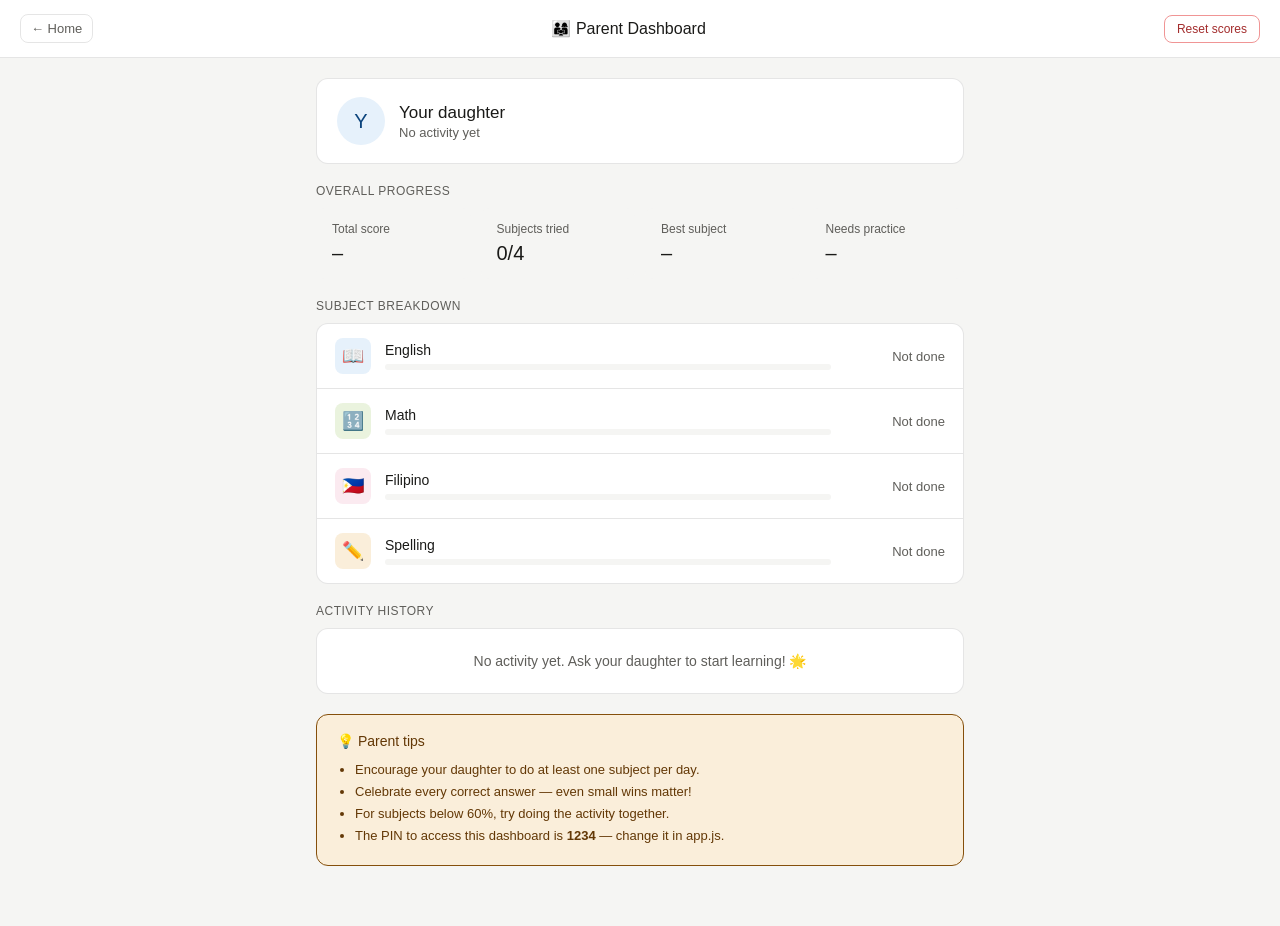
==== parent.html @ 3c4896cb "Add files via upload" ====
<!DOCTYPE html>
<html lang="en">
<head>
<meta charset="UTF-8">
<meta name="viewport" content="width=device-width, initial-scale=1.0">
<title>Parent Dashboard</title>
<link rel="stylesheet" href="style.css">
</head>
<body class="parent-page">

<header class="topbar">
  <a href="index.html" class="back-btn">← Home</a>
  <div class="topbar-title">👨‍👩‍👧 Parent Dashboard</div>
  <button class="reset-btn" onclick="confirmReset()">Reset scores</button>
</header>

<div class="page-wrap">

  <div class="student-banner">
    <div class="student-avatar" id="stu-avatar">?</div>
    <div>
      <div class="student-name" id="stu-name">Loading...</div>
      <div class="student-meta" id="stu-meta">Last activity: –</div>
    </div>
  </div>

  <div class="section-label">Overall progress</div>
  <div class="metrics-grid">
    <div class="metric-card">
      <div class="metric-label">Total score</div>
      <div class="metric-val" id="m-total">–</div>
    </div>
    <div class="metric-card">
      <div class="metric-label">Subjects tried</div>
      <div class="metric-val" id="m-subjects">–</div>
    </div>
    <div class="metric-card">
      <div class="metric-label">Best subject</div>
      <div class="metric-val" id="m-best">–</div>
    </div>
    <div class="metric-card">
      <div class="metric-label">Needs practice</div>
      <div class="metric-val" id="m-weak">–</div>
    </div>
  </div>

  <div class="section-label">Subject breakdown</div>
  <div class="subject-breakdown">
    <div class="sub-row" id="sr-eng">
      <div class="sub-icon blue-bg">📖</div>
      <div class="sub-info">
        <div class="sub-name">English</div>
        <div class="sub-bar-wrap"><div class="sub-bar blue-bar" id="bar-eng"></div></div>
      </div>
      <div class="sub-score" id="score-eng">–</div>
    </div>
    <div class="sub-row" id="sr-math">
      <div class="sub-icon green-bg">🔢</div>
      <div class="sub-info">
        <div class="sub-name">Math</div>
        <div class="sub-bar-wrap"><div class="sub-bar green-bar" id="bar-math"></div></div>
      </div>
      <div class="sub-score" id="score-math">–</div>
    </div>
    <div class="sub-row" id="sr-fil">
      <div class="sub-icon pink-bg">🇵🇭</div>
      <div class="sub-info">
        <div class="sub-name">Filipino</div>
        <div class="sub-bar-wrap"><div class="sub-bar pink-bar" id="bar-fil"></div></div>
      </div>
      <div class="sub-score" id="score-fil">–</div>
    </div>
    <div class="sub-row" id="sr-spell">
      <div class="sub-icon amber-bg">✏️</div>
      <div class="sub-info">
        <div class="sub-name">Spelling</div>
        <div class="sub-bar-wrap"><div class="sub-bar amber-bar" id="bar-spell"></div></div>
      </div>
      <div class="sub-score" id="score-spell">–</div>
    </div>
  </div>

  <div class="section-label">Activity history</div>
  <div class="history-list" id="history-list">
    <div class="empty-state">No activity yet. Ask your daughter to start learning! 🌟</div>
  </div>

  <div class="tips-card">
    <div class="tips-title">💡 Parent tips</div>
    <ul class="tips-list">
      <li>Encourage your daughter to do at least one subject per day.</li>
      <li>Celebrate every correct answer — even small wins matter!</li>
      <li>For subjects below 60%, try doing the activity together.</li>
      <li>The PIN to access this dashboard is <strong>1234</strong> — change it in app.js.</li>
    </ul>
  </div>
</div>

<script src="app.js"></script>
<script>
  var name = localStorage.getItem('studentName') || 'Your daughter';
  document.getElementById('stu-name').textContent = name;
  document.getElementById('stu-avatar').textContent = name.charAt(0).toUpperCase();

  var lastActivity = localStorage.getItem('lastActivity');
  document.getElementById('stu-meta').textContent = lastActivity
    ? 'Last activity: ' + lastActivity : 'No activity yet';

  var subjects = ['eng','math','fil','spell'];
  var subjectNames = {eng:'English', math:'Math', fil:'Filipino', spell:'Spelling'};
  var totalScore = 0, totalMax = 0, tried = 0;
  var bestSub = null, bestPct = -1, weakSub = null, weakPct = 101;

  subjects.forEach(function(s) {
    var data = JSON.parse(localStorage.getItem('score_' + s) || 'null');
    if (data) {
      tried++;
      var pct = Math.round((data.score / data.max) * 100);
      totalScore += data.score;
      totalMax += data.max;
      document.getElementById('score-' + s).textContent = data.score + '/' + data.max + ' (' + pct + '%)';
      document.getElementById('bar-' + s).style.width = pct + '%';
      if (pct > bestPct) { bestPct = pct; bestSub = subjectNames[s]; }
      if (pct < weakPct) { weakPct = pct; weakSub = subjectNames[s]; }
    } else {
      document.getElementById('score-' + s).textContent = 'Not done';
      document.getElementById('bar-' + s).style.width = '0%';
    }
  });

  document.getElementById('m-total').textContent = totalMax > 0
    ? totalScore + '/' + totalMax : '–';
  document.getElementById('m-subjects').textContent = tried + '/4';
  document.getElementById('m-best').textContent = bestSub || '–';
  document.getElementById('m-weak').textContent = (weakSub && tried > 0) ? weakSub : '–';

  var history = JSON.parse(localStorage.getItem('activityHistory') || '[]');
  if (history.length > 0) {
    var html = '';
    history.slice().reverse().forEach(function(h) {
      var pct = Math.round((h.score / h.max) * 100);
      var cls = pct >= 80 ? 'hist-good' : pct >= 50 ? 'hist-ok' : 'hist-low';
      html += '<div class="hist-row ' + cls + '">' +
        '<span class="hist-subject">' + h.subject + '</span>' +
        '<span class="hist-score">' + h.score + '/' + h.max + ' — ' + pct + '%</span>' +
        '<span class="hist-time">' + h.time + '</span></div>';
    });
    document.getElementById('history-list').innerHTML = html;
  }

  function confirmReset() {
    if (confirm('Reset all scores for ' + name + '? This cannot be undone.')) {
      subjects.forEach(function(s) { localStorage.removeItem('score_' + s); });
      localStorage.removeItem('activityHistory');
      localStorage.removeItem('lastActivity');
      alert('Scores reset!');
      window.location.reload();
    }
  }
</script>
</body>
</html>
---- style.css ----
*, *::before, *::after { box-sizing: border-box; margin: 0; padding: 0; }

:root {
  --blue: #185FA5; --blue-bg: #E6F1FB; --blue-text: #0C447C;
  --green: #3B6D11; --green-bg: #EAF3DE; --green-text: #27500A;
  --pink: #993556; --pink-bg: #FBEAF0; --pink-text: #72243E;
  --amber: #854F0B; --amber-bg: #FAEEDA; --amber-text: #633806;
  --good: #3B6D11; --bad: #A32D2D;
  --surface: #f5f5f3; --card: #ffffff; --border: rgba(0,0,0,0.1);
  --text: #1a1a18; --muted: #5f5e5a; --radius: 12px; --radius-sm: 8px;
}

body { font-family: -apple-system, BlinkMacSystemFont, 'Segoe UI', sans-serif; background: var(--surface); color: var(--text); min-height: 100vh; }

.topbar { display: flex; align-items: center; justify-content: space-between; padding: 14px 20px; background: var(--card); border-bottom: 0.5px solid var(--border); position: sticky; top: 0; z-index: 10; }
.topbar-title { font-size: 16px; font-weight: 500; }
.topbar-name { font-size: 13px; color: var(--muted); }
.back-btn { font-size: 13px; color: var(--muted); text-decoration: none; padding: 6px 10px; border: 0.5px solid var(--border); border-radius: var(--radius-sm); background: transparent; cursor: pointer; }
.back-btn:hover { background: var(--surface); }
.reset-btn { font-size: 12px; color: #A32D2D; border: 0.5px solid #F09595; border-radius: var(--radius-sm); padding: 6px 12px; background: transparent; cursor: pointer; }

.page-wrap { max-width: 680px; margin: 0 auto; padding: 20px 16px 60px; }

/* LOGIN */
.login-page { display: flex; align-items: center; justify-content: center; min-height: 100vh; }
.login-wrap { text-align: center; padding: 40px 20px; max-width: 420px; width: 100%; }
.login-logo { font-size: 56px; margin-bottom: 12px; }
.login-wrap h1 { font-size: 22px; font-weight: 500; margin-bottom: 6px; }
.login-sub { font-size: 14px; color: var(--muted); margin-bottom: 36px; }
.login-cards { display: grid; grid-template-columns: 1fr 1fr; gap: 14px; margin-bottom: 20px; }
.login-card { background: var(--card); border: 0.5px solid var(--border); border-radius: var(--radius); padding: 28px 20px; cursor: pointer; transition: border-color .15s, transform .1s; }
.login-card:hover { border-color: rgba(0,0,0,0.25); transform: translateY(-1px); }
.login-card-icon { font-size: 36px; margin-bottom: 10px; }
.login-card-label { font-size: 15px; font-weight: 500; margin-bottom: 4px; }
.login-card-sub { font-size: 13px; color: var(--muted); }

/* PIN */
.pin-modal { position: fixed; inset: 0; background: rgba(0,0,0,0.45); display: flex; align-items: center; justify-content: center; z-index: 100; }
.pin-modal.hidden { display: none; }
.pin-box { background: var(--card); border-radius: var(--radius); padding: 28px 24px; width: 300px; text-align: center; }
.pin-title { font-size: 16px; font-weight: 500; margin-bottom: 20px; }
.pin-dots { display: flex; justify-content: center; gap: 14px; margin-bottom: 24px; }
.pin-dot { width: 16px; height: 16px; border-radius: 50%; border: 2px solid var(--border); background: transparent; transition: background .1s; }
.pin-dot.filled { background: var(--text); border-color: var(--text); }
.pin-pad { display: grid; grid-template-columns: repeat(3,1fr); gap: 8px; margin-bottom: 16px; }
.pin-pad button { padding: 14px; font-size: 18px; font-weight: 500; border: 0.5px solid var(--border); border-radius: var(--radius-sm); background: var(--surface); cursor: pointer; }
.pin-pad button:hover { background: #e8e8e6; }
.pin-clear { font-size: 16px !important; color: var(--muted); }
.pin-error { font-size: 13px; color: #A32D2D; margin-bottom: 12px; }
.pin-error.hidden { display: none; }
.pin-cancel { font-size: 13px; color: var(--muted); border: none; background: none; cursor: pointer; text-decoration: underline; }

/* SUBJECT TABS */
.subject-tabs { display: flex; gap: 6px; flex-wrap: wrap; margin-bottom: 16px; }
.stab { padding: 8px 16px; border: 0.5px solid var(--border); border-radius: 20px; background: var(--card); color: var(--muted); cursor: pointer; font-size: 13px; font-weight: 500; }
.stab.active, .stab:hover { background: var(--text); color: white; border-color: var(--text); }

/* SCORE BANNER */
.score-banner { display: flex; gap: 6px; flex-wrap: wrap; margin-bottom: 20px; }
.score-pill { font-size: 12px; padding: 5px 12px; border: 0.5px solid var(--border); border-radius: 20px; background: var(--card); color: var(--muted); }
.score-pill.pill-done { background: var(--green-bg); border-color: var(--green); color: var(--green-text); }

/* CARDS */
.act-card { background: var(--card); border: 0.5px solid var(--border); border-radius: var(--radius); padding: 20px; margin-bottom: 16px; }
.act-header { font-size: 15px; font-weight: 500; margin-bottom: 14px; }
.act-instruction { font-size: 13px; color: var(--muted); margin-bottom: 14px; line-height: 1.6; }
.story-box { background: var(--surface); border-radius: var(--radius-sm); padding: 14px 16px; font-size: 14px; line-height: 1.8; margin-bottom: 18px; }

/* QUESTIONS */
.q-block { margin-bottom: 16px; }
.q-text { font-size: 14px; font-weight: 500; margin-bottom: 10px; line-height: 1.5; }
.opts { display: flex; flex-direction: column; gap: 7px; }
.opt { padding: 10px 14px; border: 0.5px solid var(--border); border-radius: var(--radius-sm); cursor: pointer; font-size: 14px; background: var(--surface); transition: border-color .1s; }
.opt:hover { border-color: rgba(0,0,0,0.25); }
.opt.correct { background: var(--green-bg); border-color: var(--green); color: var(--green-text); }
.opt.wrong { background: #FCEBEB; border-color: #A32D2D; color: #791F1F; }

/* FILL IN THE BLANK */
.word-bank { display: flex; gap: 8px; flex-wrap: wrap; margin-bottom: 16px; }
.word-chip { padding: 7px 16px; border: 1.5px dashed var(--border); border-radius: var(--radius-sm); cursor: pointer; font-size: 14px; font-weight: 500; background: var(--surface); }
.word-chip.selected { border-color: var(--blue); background: var(--blue-bg); color: var(--blue-text); }
.word-chip.used { opacity: 0.35; cursor: default; }
.fill-sentences { font-size: 14px; line-height: 2.8; }
.fill-slot { display: inline-block; min-width: 70px; border-bottom: 2px solid var(--muted); padding: 2px 8px; text-align: center; font-weight: 500; cursor: pointer; margin: 0 3px; color: var(--text); }
.fill-slot.filled { border-color: var(--blue); color: var(--blue); }

/* INPUTS */
.num-input, .text-input { border: 0.5px solid var(--border); border-radius: var(--radius-sm); padding: 8px 12px; font-size: 15px; background: var(--surface); color: var(--text); width: 100%; max-width: 280px; margin-top: 6px; outline: none; }
.num-input { max-width: 100px; }
.num-input:focus, .text-input:focus { border-color: rgba(0,0,0,0.3); }
.correct-inp { border-color: var(--green) !important; background: var(--green-bg) !important; }
.wrong-inp { border-color: #A32D2D !important; background: #FCEBEB !important; }
.upper { text-transform: uppercase; }
.scramble-letters { font-size: 22px; font-weight: 500; letter-spacing: 8px; margin-bottom: 10px; color: var(--blue); }

/* ANIMALS */
.animal-grid { display: flex; gap: 10px; flex-wrap: wrap; margin-bottom: 12px; }
.animal-btn { font-size: 28px; padding: 10px 14px; border: 0.5px solid var(--border); border-radius: var(--radius-sm); cursor: pointer; background: var(--surface); }
.animal-btn.selected { background: var(--blue-bg); border-color: var(--blue); }
.count-display { font-size: 15px; color: var(--muted); }

/* SUBMIT & FEEDBACK */
.submit-btn { margin-top: 14px; padding: 10px 24px; border: 0.5px solid var(--border); border-radius: var(--radius-sm); background: var(--text); color: white; font-size: 14px; font-weight: 500; cursor: pointer; }
.submit-btn:hover { opacity: 0.85; }
.feedback-box { margin-top: 12px; font-size: 14px; font-weight: 500; display: none; padding: 10px 14px; border-radius: var(--radius-sm); }
.feedback-box.show { display: block; }
.feedback-box.fb-good { background: var(--green-bg); color: var(--green-text); }
.feedback-box.fb-low { background: #FAEEDA; color: var(--amber-text); }

/* TAGS */
.tag { display: inline-block; padding: 3px 10px; border-radius: 10px; font-size: 11px; font-weight: 500; margin-right: 6px; }
.blue { background: var(--blue-bg); color: var(--blue-text); }
.green { background: var(--green-bg); color: var(--green-text); }
.pink { background: var(--pink-bg); color: var(--pink-text); }
.amber { background: var(--amber-bg); color: var(--amber-text); }

/* PARENT DASHBOARD */
.student-banner { display: flex; align-items: center; gap: 14px; background: var(--card); border: 0.5px solid var(--border); border-radius: var(--radius); padding: 18px 20px; margin-bottom: 20px; }
.student-avatar { width: 48px; height: 48px; border-radius: 50%; background: var(--blue-bg); color: var(--blue-text); display: flex; align-items: center; justify-content: center; font-size: 20px; font-weight: 500; flex-shrink: 0; }
.student-name { font-size: 17px; font-weight: 500; }
.student-meta { font-size: 13px; color: var(--muted); margin-top: 2px; }
.section-label { font-size: 12px; font-weight: 500; color: var(--muted); text-transform: uppercase; letter-spacing: 0.5px; margin-bottom: 10px; margin-top: 20px; }
.metrics-grid { display: grid; grid-template-columns: repeat(auto-fit, minmax(130px, 1fr)); gap: 10px; margin-bottom: 8px; }
.metric-card { background: var(--surface); border-radius: var(--radius-sm); padding: 14px 16px; }
.metric-label { font-size: 12px; color: var(--muted); margin-bottom: 6px; }
.metric-val { font-size: 20px; font-weight: 500; }
.subject-breakdown { background: var(--card); border: 0.5px solid var(--border); border-radius: var(--radius); overflow: hidden; margin-bottom: 8px; }
.sub-row { display: flex; align-items: center; gap: 14px; padding: 14px 18px; border-bottom: 0.5px solid var(--border); }
.sub-row:last-child { border-bottom: none; }
.sub-icon { width: 36px; height: 36px; border-radius: var(--radius-sm); display: flex; align-items: center; justify-content: center; font-size: 18px; flex-shrink: 0; }
.blue-bg { background: var(--blue-bg); }
.green-bg { background: var(--green-bg); }
.pink-bg { background: var(--pink-bg); }
.amber-bg { background: var(--amber-bg); }
.sub-info { flex: 1; }
.sub-name { font-size: 14px; font-weight: 500; margin-bottom: 6px; }
.sub-bar-wrap { height: 6px; background: var(--surface); border-radius: 3px; overflow: hidden; }
.sub-bar { height: 100%; border-radius: 3px; width: 0%; transition: width .6s ease; }
.blue-bar { background: var(--blue); }
.green-bar { background: var(--green); }
.pink-bar { background: var(--pink); }
.amber-bar { background: var(--amber); }
.sub-score { font-size: 13px; color: var(--muted); white-space: nowrap; min-width: 100px; text-align: right; }
.history-list { background: var(--card); border: 0.5px solid var(--border); border-radius: var(--radius); overflow: hidden; margin-bottom: 8px; }
.hist-row { display: flex; align-items: center; justify-content: space-between; padding: 12px 18px; border-bottom: 0.5px solid var(--border); font-size: 13px; gap: 10px; }
.hist-row:last-child { border-bottom: none; }
.hist-subject { font-weight: 500; min-width: 70px; }
.hist-score { flex: 1; color: var(--muted); }
.hist-time { font-size: 12px; color: var(--muted); }
.hist-good { border-left: 3px solid var(--green); }
.hist-ok { border-left: 3px solid var(--amber); }
.hist-low { border-left: 3px solid #A32D2D; }
.empty-state { padding: 24px; text-align: center; color: var(--muted); font-size: 14px; }
.tips-card { background: var(--amber-bg); border: 0.5px solid var(--amber); border-radius: var(--radius); padding: 18px 20px; margin-top: 20px; }
.tips-title { font-size: 14px; font-weight: 500; color: var(--amber-text); margin-bottom: 10px; }
.tips-list { padding-left: 18px; }
.tips-list li { font-size: 13px; color: var(--amber-text); line-height: 1.7; }

.hidden { display: none !important; }

@media (max-width: 480px) {
  .login-cards { grid-template-columns: 1fr; }
  .metrics-grid { grid-template-columns: 1fr 1fr; }
  .sub-score { min-width: 70px; font-size: 12px; }
}
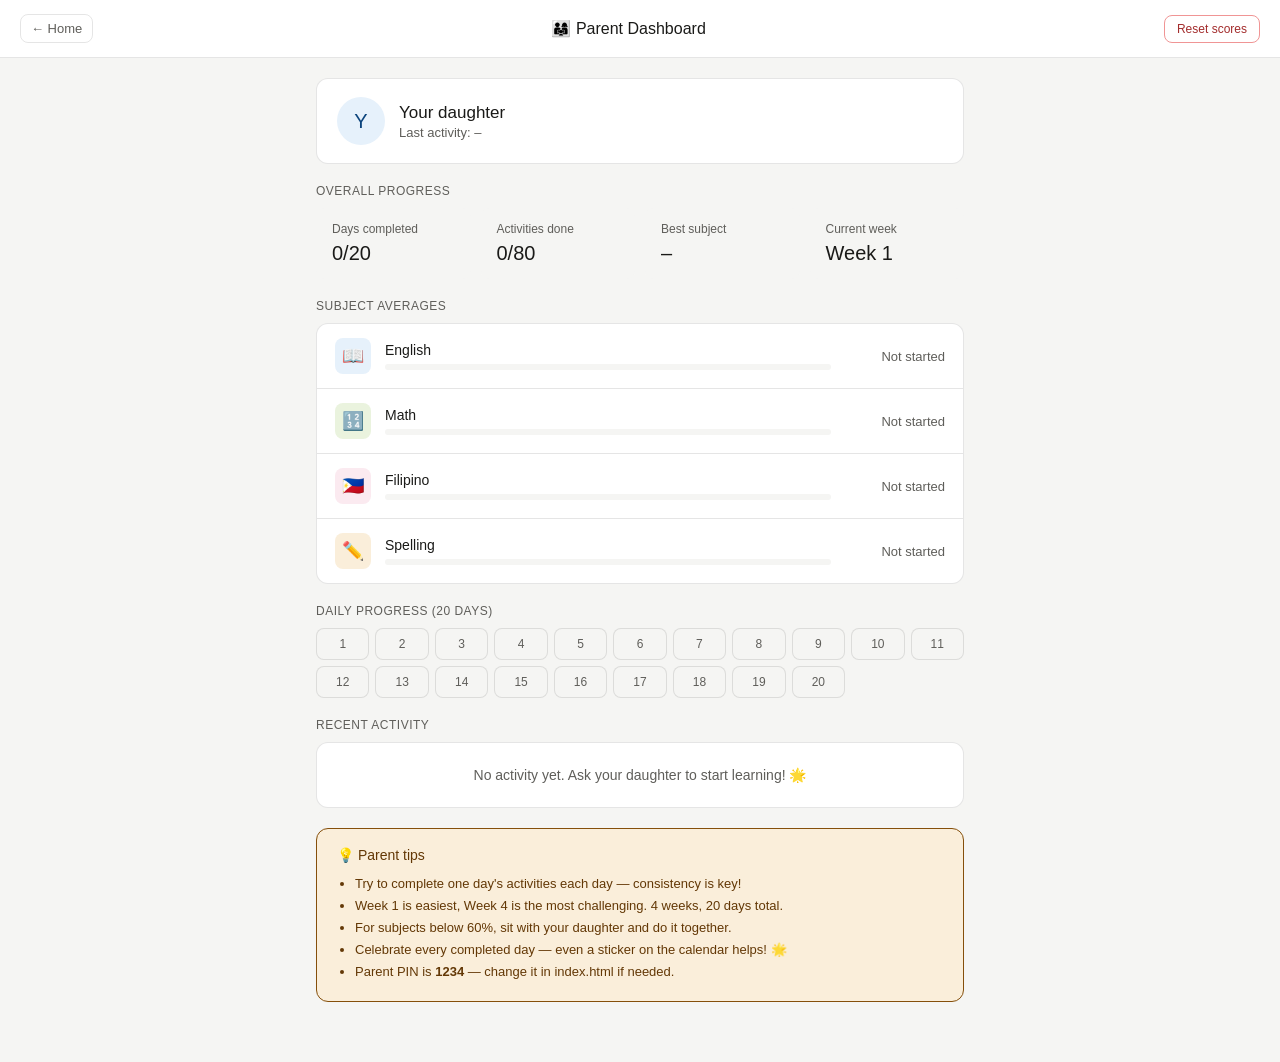
==== commit 410f6702: "Add files via upload" ====
--- a/parent.html
+++ b/parent.html
@@ -7,15 +7,12 @@
 <link rel="stylesheet" href="style.css">
 </head>
 <body class="parent-page">
-
 <header class="topbar">
   <a href="index.html" class="back-btn">← Home</a>
   <div class="topbar-title">👨‍👩‍👧 Parent Dashboard</div>
   <button class="reset-btn" onclick="confirmReset()">Reset scores</button>
 </header>
-
 <div class="page-wrap">
-
   <div class="student-banner">
     <div class="student-avatar" id="stu-avatar">?</div>
     <div>
@@ -26,61 +23,40 @@
 
   <div class="section-label">Overall progress</div>
   <div class="metrics-grid">
-    <div class="metric-card">
-      <div class="metric-label">Total score</div>
-      <div class="metric-val" id="m-total">–</div>
+    <div class="metric-card"><div class="metric-label">Days completed</div><div class="metric-val" id="m-days">–</div></div>
+    <div class="metric-card"><div class="metric-label">Activities done</div><div class="metric-val" id="m-acts">–</div></div>
+    <div class="metric-card"><div class="metric-label">Best subject</div><div class="metric-val" id="m-best">–</div></div>
+    <div class="metric-card"><div class="metric-label">Current week</div><div class="metric-val" id="m-week">–</div></div>
+  </div>
+
+  <div class="section-label">Subject averages</div>
+  <div class="subject-breakdown">
+    <div class="sub-row">
+      <div class="sub-icon blue-bg">📖</div>
+      <div class="sub-info"><div class="sub-name">English</div><div class="sub-bar-wrap"><div class="sub-bar blue-bar" id="bar-english"></div></div></div>
+      <div class="sub-score" id="score-english">–</div>
     </div>
-    <div class="metric-card">
-      <div class="metric-label">Subjects tried</div>
-      <div class="metric-val" id="m-subjects">–</div>
+    <div class="sub-row">
+      <div class="sub-icon green-bg">🔢</div>
+      <div class="sub-info"><div class="sub-name">Math</div><div class="sub-bar-wrap"><div class="sub-bar green-bar" id="bar-math"></div></div></div>
+      <div class="sub-score" id="score-math">–</div>
     </div>
-    <div class="metric-card">
-      <div class="metric-label">Best subject</div>
-      <div class="metric-val" id="m-best">–</div>
+    <div class="sub-row">
+      <div class="sub-icon pink-bg">🇵🇭</div>
+      <div class="sub-info"><div class="sub-name">Filipino</div><div class="sub-bar-wrap"><div class="sub-bar pink-bar" id="bar-filipino"></div></div></div>
+      <div class="sub-score" id="score-filipino">–</div>
     </div>
-    <div class="metric-card">
-      <div class="metric-label">Needs practice</div>
-      <div class="metric-val" id="m-weak">–</div>
+    <div class="sub-row">
+      <div class="sub-icon amber-bg">✏️</div>
+      <div class="sub-info"><div class="sub-name">Spelling</div><div class="sub-bar-wrap"><div class="sub-bar amber-bar" id="bar-spelling"></div></div></div>
+      <div class="sub-score" id="score-spelling">–</div>
     </div>
   </div>
 
-  <div class="section-label">Subject breakdown</div>
-  <div class="subject-breakdown">
-    <div class="sub-row" id="sr-eng">
-      <div class="sub-icon blue-bg">📖</div>
-      <div class="sub-info">
-        <div class="sub-name">English</div>
-        <div class="sub-bar-wrap"><div class="sub-bar blue-bar" id="bar-eng"></div></div>
-      </div>
-      <div class="sub-score" id="score-eng">–</div>
-    </div>
-    <div class="sub-row" id="sr-math">
-      <div class="sub-icon green-bg">🔢</div>
-      <div class="sub-info">
-        <div class="sub-name">Math</div>
-        <div class="sub-bar-wrap"><div class="sub-bar green-bar" id="bar-math"></div></div>
-      </div>
-      <div class="sub-score" id="score-math">–</div>
-    </div>
-    <div class="sub-row" id="sr-fil">
-      <div class="sub-icon pink-bg">🇵🇭</div>
-      <div class="sub-info">
-        <div class="sub-name">Filipino</div>
-        <div class="sub-bar-wrap"><div class="sub-bar pink-bar" id="bar-fil"></div></div>
-      </div>
-      <div class="sub-score" id="score-fil">–</div>
-    </div>
-    <div class="sub-row" id="sr-spell">
-      <div class="sub-icon amber-bg">✏️</div>
-      <div class="sub-info">
-        <div class="sub-name">Spelling</div>
-        <div class="sub-bar-wrap"><div class="sub-bar amber-bar" id="bar-spell"></div></div>
-      </div>
-      <div class="sub-score" id="score-spell">–</div>
-    </div>
-  </div>
+  <div class="section-label">Daily progress (20 days)</div>
+  <div class="day-progress-grid" id="day-progress-grid"></div>
 
-  <div class="section-label">Activity history</div>
+  <div class="section-label">Recent activity</div>
   <div class="history-list" id="history-list">
     <div class="empty-state">No activity yet. Ask your daughter to start learning! 🌟</div>
   </div>
@@ -88,75 +64,95 @@
   <div class="tips-card">
     <div class="tips-title">💡 Parent tips</div>
     <ul class="tips-list">
-      <li>Encourage your daughter to do at least one subject per day.</li>
-      <li>Celebrate every correct answer — even small wins matter!</li>
-      <li>For subjects below 60%, try doing the activity together.</li>
-      <li>The PIN to access this dashboard is <strong>1234</strong> — change it in app.js.</li>
+      <li>Try to complete one day's activities each day — consistency is key!</li>
+      <li>Week 1 is easiest, Week 4 is the most challenging. 4 weeks, 20 days total.</li>
+      <li>For subjects below 60%, sit with your daughter and do it together.</li>
+      <li>Celebrate every completed day — even a sticker on the calendar helps! 🌟</li>
+      <li>Parent PIN is <strong>1234</strong> — change it in index.html if needed.</li>
     </ul>
   </div>
 </div>
+<script src="activities.js"></script>
+<script>
+var name = localStorage.getItem('studentName') || 'Your daughter';
+document.getElementById('stu-name').textContent = name;
+document.getElementById('stu-avatar').textContent = name.charAt(0).toUpperCase();
+document.getElementById('stu-meta').textContent = 'Last activity: ' + (localStorage.getItem('lastActivity') || '–');
 
-<script src="app.js"></script>
-<script>
-  var name = localStorage.getItem('studentName') || 'Your daughter';
-  document.getElementById('stu-name').textContent = name;
-  document.getElementById('stu-avatar').textContent = name.charAt(0).toUpperCase();
+var subjects = ['english','math','filipino','spelling'];
+var subjectTotals = {english:{sc:0,mx:0,cnt:0}, math:{sc:0,mx:0,cnt:0}, filipino:{sc:0,mx:0,cnt:0}, spelling:{sc:0,mx:0,cnt:0}};
+var daysCompleted = 0; var actsCompleted = 0;
 
-  var lastActivity = localStorage.getItem('lastActivity');
-  document.getElementById('stu-meta').textContent = lastActivity
-    ? 'Last activity: ' + lastActivity : 'No activity yet';
-
-  var subjects = ['eng','math','fil','spell'];
-  var subjectNames = {eng:'English', math:'Math', fil:'Filipino', spell:'Spelling'};
-  var totalScore = 0, totalMax = 0, tried = 0;
-  var bestSub = null, bestPct = -1, weakSub = null, weakPct = 101;
-
+for (var d = 1; d <= 20; d++) {
+  var dayDone = localStorage.getItem('day_done_' + d);
+  if (dayDone) daysCompleted++;
   subjects.forEach(function(s) {
-    var data = JSON.parse(localStorage.getItem('score_' + s) || 'null');
+    var data = JSON.parse(localStorage.getItem('day' + d + '_' + s) || 'null');
     if (data) {
-      tried++;
-      var pct = Math.round((data.score / data.max) * 100);
-      totalScore += data.score;
-      totalMax += data.max;
-      document.getElementById('score-' + s).textContent = data.score + '/' + data.max + ' (' + pct + '%)';
-      document.getElementById('bar-' + s).style.width = pct + '%';
-      if (pct > bestPct) { bestPct = pct; bestSub = subjectNames[s]; }
-      if (pct < weakPct) { weakPct = pct; weakSub = subjectNames[s]; }
-    } else {
-      document.getElementById('score-' + s).textContent = 'Not done';
-      document.getElementById('bar-' + s).style.width = '0%';
+      actsCompleted++;
+      subjectTotals[s].sc += data.score;
+      subjectTotals[s].mx += data.max;
+      subjectTotals[s].cnt++;
     }
   });
+}
 
-  document.getElementById('m-total').textContent = totalMax > 0
-    ? totalScore + '/' + totalMax : '–';
-  document.getElementById('m-subjects').textContent = tried + '/4';
-  document.getElementById('m-best').textContent = bestSub || '–';
-  document.getElementById('m-weak').textContent = (weakSub && tried > 0) ? weakSub : '–';
+var currentWeek = daysCompleted < 5 ? 'Week 1' : daysCompleted < 10 ? 'Week 2' : daysCompleted < 15 ? 'Week 3' : 'Week 4';
+document.getElementById('m-days').textContent = daysCompleted + '/20';
+document.getElementById('m-acts').textContent = actsCompleted + '/80';
+document.getElementById('m-week').textContent = currentWeek;
 
-  var history = JSON.parse(localStorage.getItem('activityHistory') || '[]');
-  if (history.length > 0) {
-    var html = '';
-    history.slice().reverse().forEach(function(h) {
-      var pct = Math.round((h.score / h.max) * 100);
-      var cls = pct >= 80 ? 'hist-good' : pct >= 50 ? 'hist-ok' : 'hist-low';
-      html += '<div class="hist-row ' + cls + '">' +
-        '<span class="hist-subject">' + h.subject + '</span>' +
-        '<span class="hist-score">' + h.score + '/' + h.max + ' — ' + pct + '%</span>' +
-        '<span class="hist-time">' + h.time + '</span></div>';
-    });
-    document.getElementById('history-list').innerHTML = html;
+var bestSub = null, bestPct = -1;
+subjects.forEach(function(s) {
+  var st = subjectTotals[s];
+  if (st.mx > 0) {
+    var pct = Math.round(st.sc / st.mx * 100);
+    document.getElementById('score-' + s).textContent = st.sc + '/' + st.mx + ' (' + pct + '%)';
+    document.getElementById('bar-' + s).style.width = pct + '%';
+    if (pct > bestPct) { bestPct = pct; bestSub = s.charAt(0).toUpperCase() + s.slice(1); }
+  } else {
+    document.getElementById('score-' + s).textContent = 'Not started';
   }
+});
+document.getElementById('m-best').textContent = bestSub || '–';
 
-  function confirmReset() {
-    if (confirm('Reset all scores for ' + name + '? This cannot be undone.')) {
-      subjects.forEach(function(s) { localStorage.removeItem('score_' + s); });
-      localStorage.removeItem('activityHistory');
-      localStorage.removeItem('lastActivity');
-      alert('Scores reset!');
-      window.location.reload();
+var pgHtml = '';
+for (var dd = 1; dd <= 20; dd++) {
+  var done = localStorage.getItem('day_done_' + dd);
+  var partial = subjects.some(function(s) { return localStorage.getItem('day' + dd + '_' + s); });
+  var cls = done ? 'dp-cell dp-done' : partial ? 'dp-cell dp-partial' : 'dp-cell';
+  pgHtml += '<div class="' + cls + '" title="Day ' + dd + '">' + dd + (done ? ' ✓' : '') + '</div>';
+}
+document.getElementById('day-progress-grid').innerHTML = pgHtml;
+
+var history = JSON.parse(localStorage.getItem('activityHistory') || '[]');
+if (history.length > 0) {
+  var html = '';
+  history.slice(-15).reverse().forEach(function(h) {
+    var pct = Math.round(h.score / h.max * 100);
+    var cls = pct >= 80 ? 'hist-good' : pct >= 50 ? 'hist-ok' : 'hist-low';
+    html += '<div class="hist-row ' + cls + '">';
+    html += '<span class="hist-subject">Day ' + h.day + ' ' + h.subject + '</span>';
+    html += '<span class="hist-score">' + h.score + '/' + h.max + ' (' + pct + '%)</span>';
+    html += '<span class="hist-time">' + h.time + '</span></div>';
+  });
+  document.getElementById('history-list').innerHTML = html;
+}
+
+function confirmReset() {
+  if (confirm('Reset ALL scores for ' + name + '? This cannot be undone.')) {
+    for (var d = 1; d <= 20; d++) {
+      localStorage.removeItem('day_done_' + d);
+      ['english','math','filipino','spelling'].forEach(function(s) {
+        localStorage.removeItem('day' + d + '_' + s);
+      });
     }
+    localStorage.removeItem('activityHistory');
+    localStorage.removeItem('lastActivity');
+    alert('All scores reset!');
+    window.location.reload();
   }
+}
 </script>
 </body>
 </html>
--- a/style.css
+++ b/style.css
@@ -163,3 +163,31 @@
   .metrics-grid { grid-template-columns: 1fr 1fr; }
   .sub-score { min-width: 70px; font-size: 12px; }
 }
+
+.welcome-hero{font-size:22px;font-weight:500;margin-bottom:6px;color:var(--text)}
+.welcome-sub{font-size:14px;color:var(--muted);margin-bottom:24px}
+.week-block{margin-bottom:28px}
+.week-label{font-size:13px;font-weight:500;color:var(--muted);text-transform:uppercase;letter-spacing:.5px;margin-bottom:10px}
+.day-grid{display:grid;grid-template-columns:repeat(auto-fill,minmax(130px,1fr));gap:10px}
+.day-card{background:var(--card);border:0.5px solid var(--border);border-radius:var(--radius);padding:14px;cursor:pointer;transition:border-color .15s,transform .1s}
+.day-card:hover{border-color:rgba(0,0,0,.25);transform:translateY(-1px)}
+.day-card.day-done{background:#EAF3DE;border-color:#3B6D11}
+.day-num{font-size:11px;color:var(--muted);margin-bottom:4px;font-weight:500}
+.day-title{font-size:13px;font-weight:500;margin-bottom:6px;line-height:1.3}
+.day-focus-tag{display:inline-block;font-size:11px;padding:2px 8px;border-radius:10px;background:var(--surface);color:var(--muted);margin-bottom:6px}
+.day-check{font-size:12px;font-weight:500;color:#3B6D11}
+.day-check.in-prog{color:#854F0B}
+.activity-nav{display:flex;align-items:center;gap:12px;margin-bottom:16px}
+.back-to-days{padding:7px 14px;border:0.5px solid var(--border);border-radius:var(--radius-sm);background:transparent;cursor:pointer;font-size:13px;color:var(--muted)}
+.back-to-days:hover{background:var(--surface)}
+.activity-day-title{font-size:15px;font-weight:500;color:var(--text)}
+.match-grid{display:grid;grid-template-columns:1fr 1fr;gap:10px;margin-bottom:14px}
+.match-col{display:flex;flex-direction:column;gap:8px}
+.match-item{padding:10px 14px;border:0.5px solid var(--border);border-radius:var(--radius-sm);cursor:pointer;font-size:14px;background:var(--surface);transition:border-color .1s}
+.match-item:hover{border-color:rgba(0,0,0,.25)}
+.match-item.selected{border-color:var(--blue);background:var(--blue-bg);color:var(--blue-text)}
+.opt.selected-opt{border-color:var(--blue);background:var(--blue-bg)}
+.day-progress-grid{display:grid;grid-template-columns:repeat(auto-fill,minmax(52px,1fr));gap:6px;margin-bottom:8px}
+.dp-cell{padding:8px 4px;text-align:center;border-radius:var(--radius-sm);font-size:12px;font-weight:500;background:var(--surface);color:var(--muted);border:0.5px solid var(--border)}
+.dp-done{background:#EAF3DE;color:#27500A;border-color:#3B6D11}
+.dp-partial{background:#FAEEDA;color:#633806;border-color:#854F0B}
